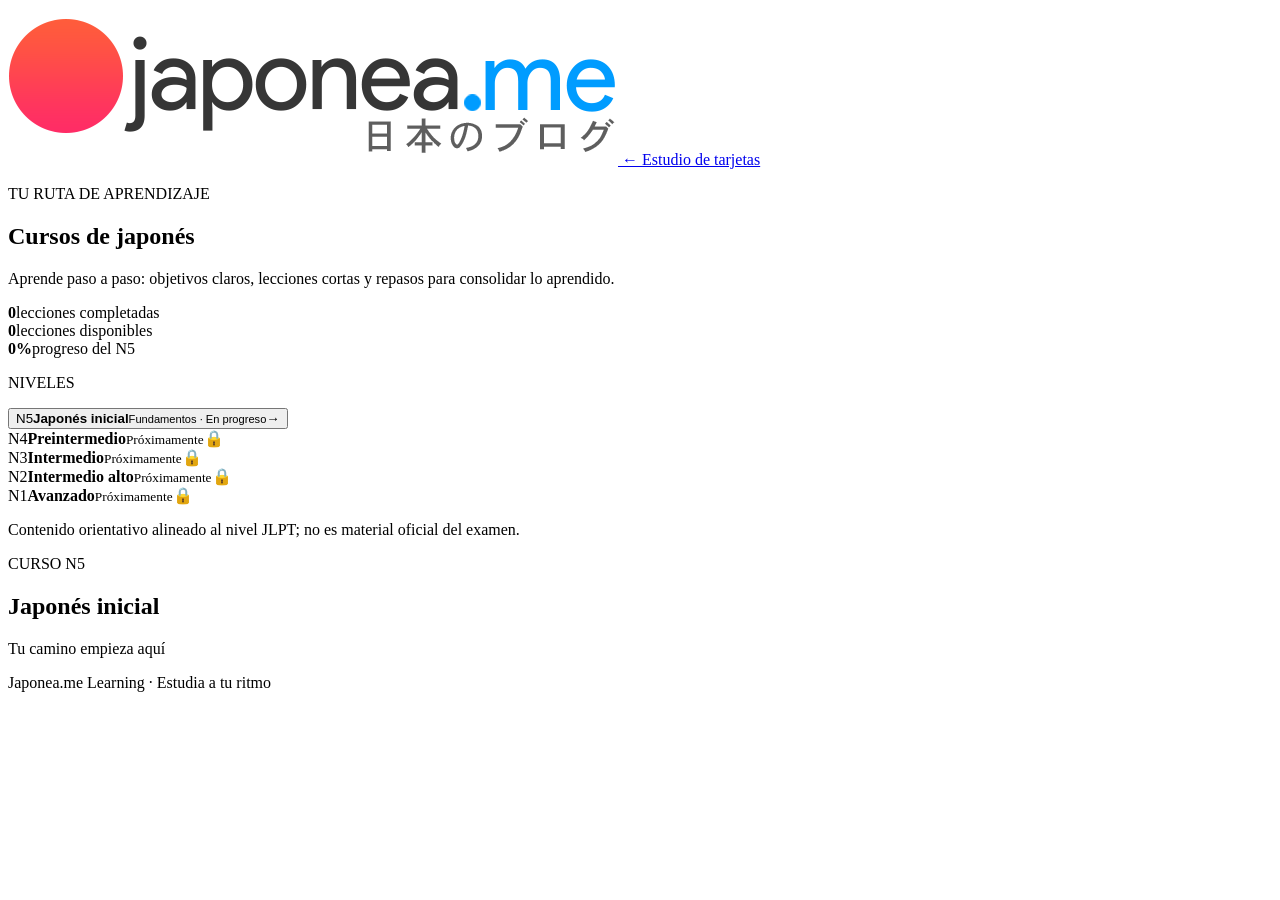
==== courses.html @ f63f1cd5 "feat: add course learning interface" ====
<!doctype html>
<html lang="es">
  <head>
    <meta charset="UTF-8" />
    <meta name="viewport" content="width=device-width, initial-scale=1" />
    <meta name="theme-color" content="#e4007c" />
    <meta name="description" content="Avanza por cursos de japonés organizados por niveles, unidades y lecciones." />
    <title>Cursos | Japonea.me Learning</title>
    <link rel="icon" type="image/png" href="./assets/cropped-japoneame-1.png" />
    <link rel="stylesheet" href="./courses.css" />
  </head>
  <body>
    <header class="site-header">
      <a class="brand" href="./index.html" aria-label="Volver al estudio">
        <img src="./assets/cropped-japoneame-1.png" alt="Japonea.me" />
      </a>
      <a class="back-link" href="./index.html">← Estudio de tarjetas</a>
    </header>
    <main class="page-shell">
      <section class="hero">
        <p class="eyebrow">TU RUTA DE APRENDIZAJE</p>
        <h1>Cursos de japonés</h1>
        <p class="hero-copy">Aprende paso a paso: objetivos claros, lecciones cortas y repasos para consolidar lo aprendido.</p>
        <div class="hero-stats" aria-live="polite">
          <div><strong id="completedCount">0</strong><span>lecciones completadas</span></div>
          <div><strong id="totalCount">0</strong><span>lecciones disponibles</span></div>
          <div><strong id="progressPercent">0%</strong><span>progreso del N5</span></div>
        </div>
        <div class="progress-track"><span id="courseProgress"></span></div>
      </section>

      <section class="course-layout" aria-label="Contenido del curso">
        <aside class="course-sidebar">
          <p class="eyebrow">NIVELES</p>
          <button class="level-card active" type="button" aria-current="page">
            <span class="level-code">N5</span><span class="level-copy"><strong>Japonés inicial</strong><small>Fundamentos · En progreso</small></span><span class="level-arrow">→</span>
          </button>
          <div class="level-card locked"><span class="level-code">N4</span><span class="level-copy"><strong>Preintermedio</strong><small>Próximamente</small></span><span class="lock-icon">🔒</span></div>
          <div class="level-card locked"><span class="level-code">N3</span><span class="level-copy"><strong>Intermedio</strong><small>Próximamente</small></span><span class="lock-icon">🔒</span></div>
          <div class="level-card locked"><span class="level-code">N2</span><span class="level-copy"><strong>Intermedio alto</strong><small>Próximamente</small></span><span class="lock-icon">🔒</span></div>
          <div class="level-card locked"><span class="level-code">N1</span><span class="level-copy"><strong>Avanzado</strong><small>Próximamente</small></span><span class="lock-icon">🔒</span></div>
          <p class="disclaimer">Contenido orientativo alineado al nivel JLPT; no es material oficial del examen.</p>
        </aside>

        <section class="lesson-area">
          <div id="courseOverview" class="course-overview">
            <div class="section-heading"><div><p class="eyebrow">CURSO N5</p><h2 id="courseTitle">Japonés inicial</h2></div><span class="status-pill">Tu camino empieza aquí</span></div>
            <p id="courseDescription" class="course-description"></p>
            <div id="unitList" class="unit-list" aria-label="Unidades y lecciones"></div>
          </div>
          <article id="lessonView" class="lesson-view" hidden>
            <button id="backToCourse" class="text-button" type="button">← Todas las unidades</button>
            <p id="lessonEyebrow" class="eyebrow"></p>
            <h2 id="lessonTitle"></h2>
            <p id="lessonDescription" class="course-description"></p>
            <section class="objectives"><h3>Al terminar podrás</h3><ul id="objectivesList"></ul></section>
            <div id="learningItems" class="learning-items"></div>
            <div class="lesson-footer"><span id="lessonPosition"></span><button id="completeLesson" class="primary-button" type="button">Marcar lección como completada</button></div>
            <p id="completionMessage" class="completion-message" aria-live="polite"></p>
          </article>
          <p id="loadError" class="load-error" hidden>No se pudo cargar el curso. Revisa tu conexión y vuelve a intentarlo.</p>
        </section>
      </section>
      <footer class="page-footer">Japonea.me Learning · Estudia a tu ritmo</footer>
    </main>
    <script type="module" src="./courses.js"></script>
  </body>
</html>
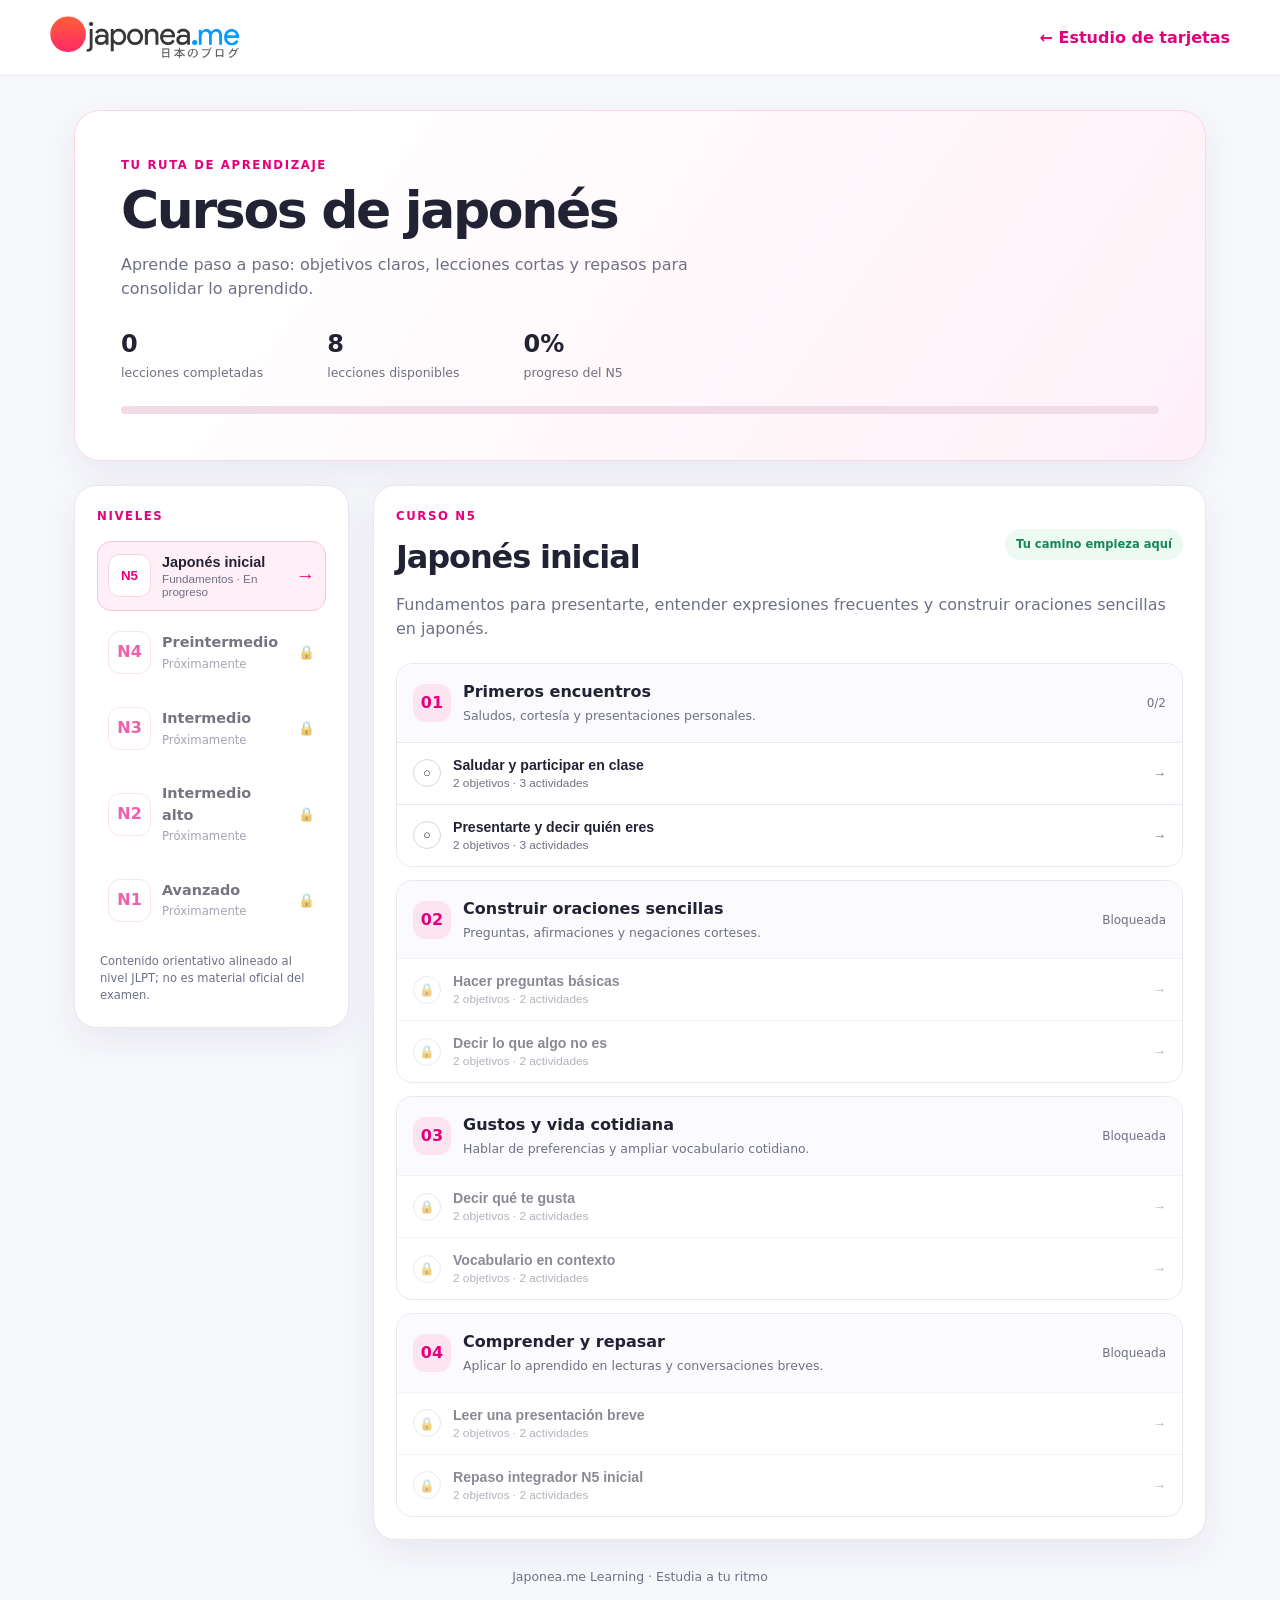
==== commit a8a41a9c: "feat: add lesson assessment interface" ====
--- a/courses.html
+++ b/courses.html
@@ -55,7 +55,19 @@
             <p id="lessonDescription" class="course-description"></p>
             <section class="objectives"><h3>Al terminar podrás</h3><ul id="objectivesList"></ul></section>
             <div id="learningItems" class="learning-items"></div>
-            <div class="lesson-footer"><span id="lessonPosition"></span><button id="completeLesson" class="primary-button" type="button">Marcar lección como completada</button></div>
+            <section class="assessment" aria-labelledby="assessmentTitle">
+              <div class="assessment-heading">
+                <div><p class="eyebrow">COMPRUEBA LO APRENDIDO</p><h3 id="assessmentTitle">Evaluación de la lección</h3></div>
+                <span id="assessmentThreshold" class="assessment-threshold">80% para aprobar</span>
+              </div>
+              <p class="assessment-copy">Responde sin consultar las soluciones. Necesitas alcanzar el porcentaje mínimo para completar la lección y desbloquear la siguiente unidad.</p>
+              <form id="assessmentForm">
+                <div id="assessmentQuestions" class="assessment-questions"></div>
+                <div class="assessment-actions"><button id="submitAssessment" class="primary-button" type="submit">Calificar respuestas</button><button id="retryAssessment" class="secondary-button" type="button" hidden>Intentar de nuevo</button></div>
+              </form>
+              <div id="assessmentResult" class="assessment-result" aria-live="polite" hidden></div>
+            </section>
+            <div class="lesson-footer"><span id="lessonPosition"></span><button id="completeLesson" class="primary-button" type="button" disabled>Aprueba la evaluación para completar</button></div>
             <p id="completionMessage" class="completion-message" aria-live="polite"></p>
           </article>
           <p id="loadError" class="load-error" hidden>No se pudo cargar el curso. Revisa tu conexión y vuelve a intentarlo.</p>
@@ -65,4 +77,4 @@
     </main>
     <script type="module" src="./courses.js"></script>
   </body>
-</html>
+</html>
--- a/courses.css
+++ b/courses.css
@@ -0,0 +1,3 @@
+:root{color-scheme:light;--bg:#f7f8fc;--surface:#fff;--ink:#222235;--muted:#6e7183;--pink:#e4007c;--pink-soft:#fff0f7;--blue:#087ea4;--line:#e7e8f0;--green:#16865c;--shadow:0 12px 36px rgba(37,34,70,.07)}
+*{box-sizing:border-box}body{margin:0;background:var(--bg);color:var(--ink);font-family:Inter,"Noto Sans JP",system-ui,-apple-system,"Segoe UI",sans-serif;line-height:1.5}.site-header{height:76px;padding:0 max(1.25rem,calc((100vw - 1180px)/2));display:flex;align-items:center;justify-content:space-between;background:#fff;border-bottom:1px solid var(--line)}.brand img{display:block;width:190px;max-height:54px;object-fit:contain}.back-link,.text-button{color:var(--pink);font-weight:750;text-decoration:none}.back-link:hover,.text-button:hover{text-decoration:underline}.page-shell{max-width:1180px;margin:0 auto;padding:34px 24px 24px}.hero{padding:clamp(25px,4vw,46px);border-radius:26px;background:linear-gradient(125deg,#fff 15%,#fff0f7 100%);border:1px solid #f8d8e8;box-shadow:var(--shadow)}.eyebrow{margin:0 0 7px;color:var(--pink);font-size:.73rem;font-weight:850;letter-spacing:.14em}.hero h1{margin:0;font-size:clamp(2rem,5vw,3.25rem);letter-spacing:-.045em;line-height:1.1}.hero-copy{max-width:650px;color:var(--muted);margin:14px 0 25px}.hero-stats{display:flex;gap:clamp(20px,5vw,64px);flex-wrap:wrap}.hero-stats div{display:grid;gap:2px}.hero-stats strong{font-size:1.5rem}.hero-stats span{font-size:.78rem;color:var(--muted)}.progress-track{height:8px;background:#f0dbe6;border-radius:99px;overflow:hidden;margin-top:24px}.progress-track span{display:block;width:0;height:100%;border-radius:inherit;background:linear-gradient(90deg,var(--pink),#ff83bc);transition:width .25s ease}.course-layout{display:grid;grid-template-columns:275px minmax(0,1fr);gap:24px;margin-top:24px;align-items:start}.course-sidebar,.lesson-area{min-width:0;background:var(--surface);border:1px solid var(--line);border-radius:22px;padding:22px;box-shadow:var(--shadow)}.course-sidebar>.eyebrow{margin-bottom:15px}.level-card{display:flex;align-items:center;gap:11px;width:100%;padding:12px 10px;border:1px solid transparent;border-radius:14px;background:transparent;color:inherit;text-align:left;margin-bottom:7px}.level-card.active{background:var(--pink-soft);border-color:#f8c4de}.level-code{display:grid;place-items:center;flex:0 0 43px;height:43px;border-radius:12px;background:#fff;color:var(--pink);font-weight:900;border:1px solid #f7d5e6}.level-copy{display:grid;gap:2px;min-width:0}.level-copy strong{font-size:.9rem}.level-copy small{font-size:.73rem;color:var(--muted)}.level-arrow{margin-left:auto;color:var(--pink);font-size:1.2rem}.locked{opacity:.62}.lock-icon{margin-left:auto;font-size:.85rem}.disclaimer{font-size:.72rem;color:var(--muted);margin:18px 3px 0}.section-heading{display:flex;align-items:center;justify-content:space-between;gap:14px}.section-heading h2,.lesson-view h2{margin:0;font-size:clamp(1.45rem,3vw,2rem);letter-spacing:-.035em}.status-pill{display:inline-block;background:#edf9f3;color:var(--green);padding:7px 11px;border-radius:99px;font-size:.72rem;font-weight:800}.course-description{color:var(--muted);margin:12px 0 22px}.unit-list{display:grid;gap:13px}.unit-card{border:1px solid var(--line);border-radius:16px;overflow:hidden}.unit-heading{display:flex;align-items:center;gap:12px;padding:16px;background:#fbfbfe}.unit-number{display:grid;place-items:center;flex:0 0 38px;height:38px;border-radius:12px;background:#fce5f1;color:var(--pink);font-weight:900}.unit-heading h3{margin:0;font-size:1rem}.unit-heading p{margin:3px 0 0;color:var(--muted);font-size:.78rem}.unit-progress{margin-left:auto;color:var(--muted);font-size:.75rem;white-space:nowrap}.lesson-row{display:flex;align-items:center;gap:12px;width:100%;padding:14px 16px;border:0;border-top:1px solid var(--line);background:#fff;color:inherit;text-align:left;cursor:pointer}.lesson-row:hover:not(:disabled){background:#fff8fc}.lesson-row:disabled{cursor:not-allowed;opacity:.53}.lesson-status{display:grid;place-items:center;flex:0 0 28px;height:28px;border:1.5px solid #d6d8e3;border-radius:50%;font-size:.78rem}.lesson-row.completed .lesson-status{background:#e4f8ee;border-color:#9bdfbd;color:var(--green)}.lesson-copy{display:grid;gap:3px;min-width:0}.lesson-copy strong{font-size:.88rem}.lesson-copy small{color:var(--muted);font-size:.74rem}.lesson-arrow{margin-left:auto;color:var(--muted)}.text-button{border:0;background:transparent;padding:0;margin-bottom:20px;cursor:pointer}.lesson-view>.eyebrow{margin-bottom:6px}.objectives{padding:18px 20px;border-radius:15px;background:#f5f7ff;border:1px solid #e4e9ff;margin:20px 0}.objectives h3{margin:0 0 8px;font-size:.95rem}.objectives ul{margin:0;padding-left:20px;color:#50536b}.objectives li+li{margin-top:5px}.learning-items{display:grid;gap:13px}.learning-item{border:1px solid var(--line);border-radius:16px;padding:18px}.item-type{color:var(--pink);font-size:.7rem;font-weight:850;letter-spacing:.12em;text-transform:uppercase}.item-prompt{font-size:1.35rem;font-weight:800;margin:8px 0}.item-reading{color:var(--blue);font-size:.9rem;margin:0}.item-explanation{color:var(--muted);font-size:.88rem}.item-answer{padding:12px 14px;background:#f7f8fc;border-radius:10px;margin:13px 0 0}.item-answer strong{display:block;font-size:.7rem;color:var(--muted);text-transform:uppercase;letter-spacing:.08em}.item-answer p{margin:4px 0 0}.reveal-button{border:1px solid #f1b8d5;background:var(--pink-soft);color:#b60063;border-radius:10px;padding:9px 12px;font-weight:800;cursor:pointer}.example{border-top:1px solid var(--line);padding-top:12px;margin-top:13px}.example p{margin:4px 0;font-size:.85rem}.example .jp{font-weight:800}.primary-button{border:0;border-radius:12px;background:var(--pink);color:white;padding:12px 16px;font-weight:850;cursor:pointer}.primary-button:hover{background:#c9006d}.primary-button:disabled{background:#16865c;cursor:default}.lesson-footer{display:flex;align-items:center;justify-content:space-between;gap:14px;border-top:1px solid var(--line);padding-top:18px;margin-top:22px}.lesson-footer span{font-size:.78rem;color:var(--muted)}.completion-message{color:var(--green);font-weight:750}.load-error{padding:16px;background:#fff0f0;border:1px solid #ffcaca;border-radius:12px;color:#a62222}.page-footer{text-align:center;padding:28px 0 6px;color:var(--muted);font-size:.78rem}[hidden]{display:none!important}
+@media(max-width:820px){.course-layout{grid-template-columns:1fr}.course-sidebar{padding:16px}.course-sidebar>.eyebrow{margin-bottom:9px}.level-card{display:inline-flex;width:calc(50% - 6px);vertical-align:top}.locked:nth-of-type(n+5){display:none}.disclaimer{margin-top:9px}.lesson-area{padding:18px}.section-heading{align-items:flex-start;flex-direction:column}.status-pill{align-self:flex-start}}@media(max-width:520px){.site-header{height:64px;padding:0 16px}.brand img{width:150px}.back-link{font-size:.78rem}.page-shell{padding:18px 12px}.hero{padding:24px 20px;border-radius:20px}.hero-stats{gap:20px}.hero-stats strong{font-size:1.25rem}.hero-stats span{max-width:100px;font-size:.7rem}.course-sidebar,.lesson-area{border-radius:18px;padding:15px}.level-card{width:100%;margin-bottom:5px}.locked:nth-of-type(n+5){display:flex}.lesson-footer{align-items:stretch;flex-direction:column}.lesson-footer .primary-button{width:100%}.unit-progress{font-size:.7rem}.unit-heading{padding:13px}.lesson-row{padding:13px}.item-prompt{font-size:1.2rem}}
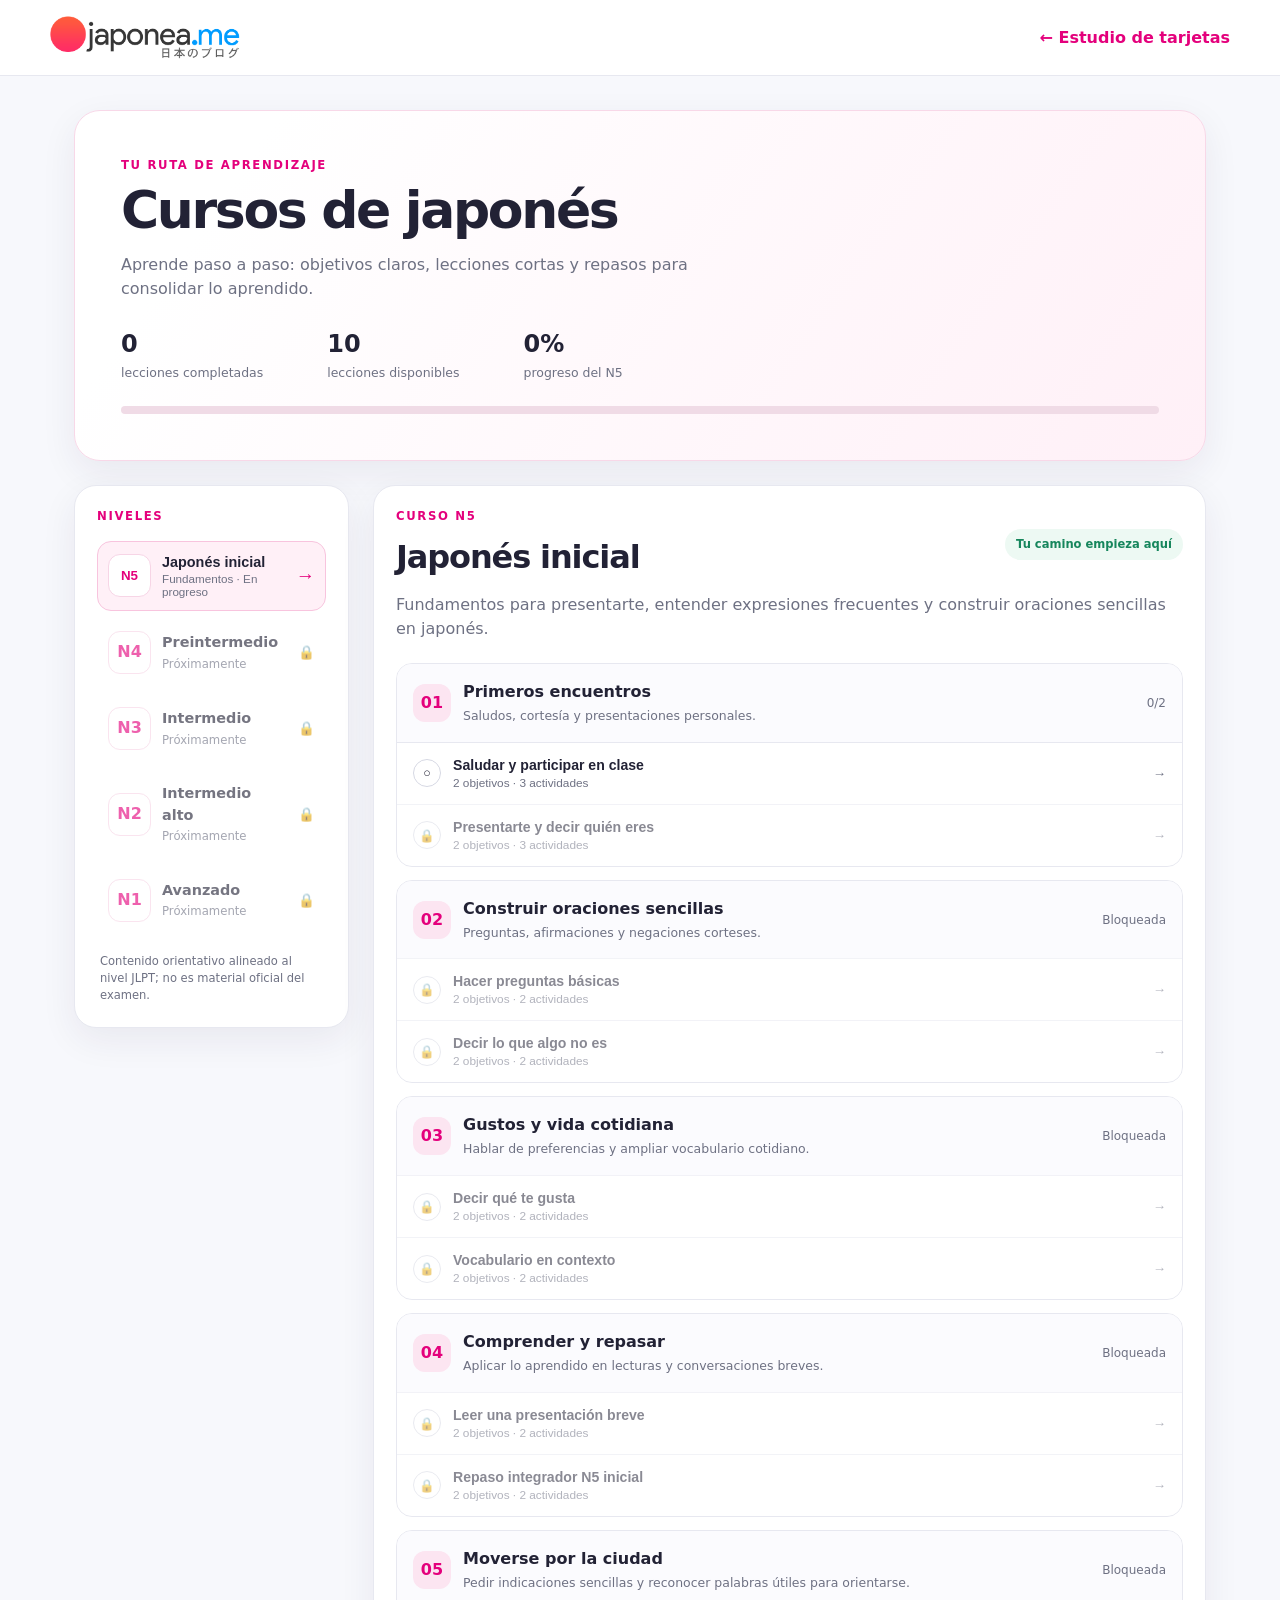
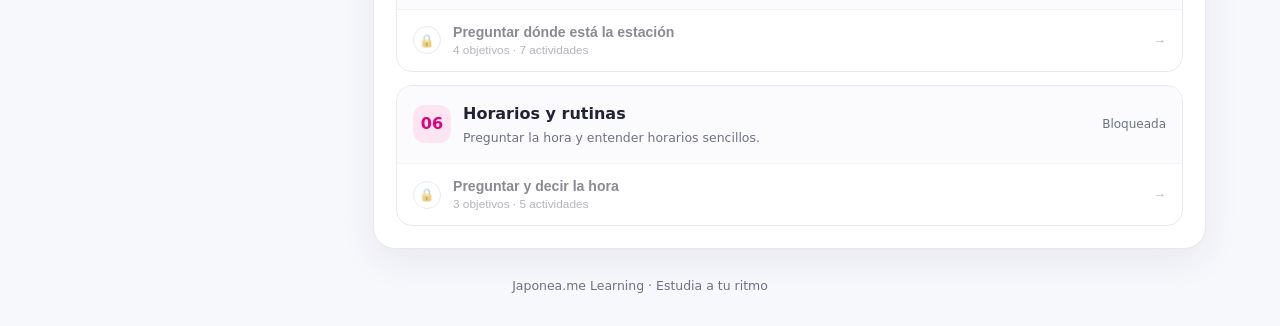
==== commit 6cf70f4d: "Clarify lesson assessment completion requirements" ====
--- a/courses.html
+++ b/courses.html
@@ -60,7 +60,7 @@
                 <div><p class="eyebrow">COMPRUEBA LO APRENDIDO</p><h3 id="assessmentTitle">Evaluación de la lección</h3></div>
                 <span id="assessmentThreshold" class="assessment-threshold">80% para aprobar</span>
               </div>
-              <p class="assessment-copy">Responde sin consultar las soluciones. Necesitas alcanzar el porcentaje mínimo para completar la lección y desbloquear la siguiente unidad.</p>
+              <p class="assessment-copy">Responde sin consultar las soluciones. Debes alcanzar el porcentaje mínimo y cumplir los intentos configurados para completar la lección y desbloquear la siguiente unidad.</p>
               <form id="assessmentForm">
                 <div id="assessmentQuestions" class="assessment-questions"></div>
                 <div class="assessment-actions"><button id="submitAssessment" class="primary-button" type="submit">Calificar respuestas</button><button id="retryAssessment" class="secondary-button" type="button" hidden>Intentar de nuevo</button></div>
--- a/courses.css
+++ b/courses.css
@@ -1,3 +1,31 @@
 :root{color-scheme:light;--bg:#f7f8fc;--surface:#fff;--ink:#222235;--muted:#6e7183;--pink:#e4007c;--pink-soft:#fff0f7;--blue:#087ea4;--line:#e7e8f0;--green:#16865c;--shadow:0 12px 36px rgba(37,34,70,.07)}
 *{box-sizing:border-box}body{margin:0;background:var(--bg);color:var(--ink);font-family:Inter,"Noto Sans JP",system-ui,-apple-system,"Segoe UI",sans-serif;line-height:1.5}.site-header{height:76px;padding:0 max(1.25rem,calc((100vw - 1180px)/2));display:flex;align-items:center;justify-content:space-between;background:#fff;border-bottom:1px solid var(--line)}.brand img{display:block;width:190px;max-height:54px;object-fit:contain}.back-link,.text-button{color:var(--pink);font-weight:750;text-decoration:none}.back-link:hover,.text-button:hover{text-decoration:underline}.page-shell{max-width:1180px;margin:0 auto;padding:34px 24px 24px}.hero{padding:clamp(25px,4vw,46px);border-radius:26px;background:linear-gradient(125deg,#fff 15%,#fff0f7 100%);border:1px solid #f8d8e8;box-shadow:var(--shadow)}.eyebrow{margin:0 0 7px;color:var(--pink);font-size:.73rem;font-weight:850;letter-spacing:.14em}.hero h1{margin:0;font-size:clamp(2rem,5vw,3.25rem);letter-spacing:-.045em;line-height:1.1}.hero-copy{max-width:650px;color:var(--muted);margin:14px 0 25px}.hero-stats{display:flex;gap:clamp(20px,5vw,64px);flex-wrap:wrap}.hero-stats div{display:grid;gap:2px}.hero-stats strong{font-size:1.5rem}.hero-stats span{font-size:.78rem;color:var(--muted)}.progress-track{height:8px;background:#f0dbe6;border-radius:99px;overflow:hidden;margin-top:24px}.progress-track span{display:block;width:0;height:100%;border-radius:inherit;background:linear-gradient(90deg,var(--pink),#ff83bc);transition:width .25s ease}.course-layout{display:grid;grid-template-columns:275px minmax(0,1fr);gap:24px;margin-top:24px;align-items:start}.course-sidebar,.lesson-area{min-width:0;background:var(--surface);border:1px solid var(--line);border-radius:22px;padding:22px;box-shadow:var(--shadow)}.course-sidebar>.eyebrow{margin-bottom:15px}.level-card{display:flex;align-items:center;gap:11px;width:100%;padding:12px 10px;border:1px solid transparent;border-radius:14px;background:transparent;color:inherit;text-align:left;margin-bottom:7px}.level-card.active{background:var(--pink-soft);border-color:#f8c4de}.level-code{display:grid;place-items:center;flex:0 0 43px;height:43px;border-radius:12px;background:#fff;color:var(--pink);font-weight:900;border:1px solid #f7d5e6}.level-copy{display:grid;gap:2px;min-width:0}.level-copy strong{font-size:.9rem}.level-copy small{font-size:.73rem;color:var(--muted)}.level-arrow{margin-left:auto;color:var(--pink);font-size:1.2rem}.locked{opacity:.62}.lock-icon{margin-left:auto;font-size:.85rem}.disclaimer{font-size:.72rem;color:var(--muted);margin:18px 3px 0}.section-heading{display:flex;align-items:center;justify-content:space-between;gap:14px}.section-heading h2,.lesson-view h2{margin:0;font-size:clamp(1.45rem,3vw,2rem);letter-spacing:-.035em}.status-pill{display:inline-block;background:#edf9f3;color:var(--green);padding:7px 11px;border-radius:99px;font-size:.72rem;font-weight:800}.course-description{color:var(--muted);margin:12px 0 22px}.unit-list{display:grid;gap:13px}.unit-card{border:1px solid var(--line);border-radius:16px;overflow:hidden}.unit-heading{display:flex;align-items:center;gap:12px;padding:16px;background:#fbfbfe}.unit-number{display:grid;place-items:center;flex:0 0 38px;height:38px;border-radius:12px;background:#fce5f1;color:var(--pink);font-weight:900}.unit-heading h3{margin:0;font-size:1rem}.unit-heading p{margin:3px 0 0;color:var(--muted);font-size:.78rem}.unit-progress{margin-left:auto;color:var(--muted);font-size:.75rem;white-space:nowrap}.lesson-row{display:flex;align-items:center;gap:12px;width:100%;padding:14px 16px;border:0;border-top:1px solid var(--line);background:#fff;color:inherit;text-align:left;cursor:pointer}.lesson-row:hover:not(:disabled){background:#fff8fc}.lesson-row:disabled{cursor:not-allowed;opacity:.53}.lesson-status{display:grid;place-items:center;flex:0 0 28px;height:28px;border:1.5px solid #d6d8e3;border-radius:50%;font-size:.78rem}.lesson-row.completed .lesson-status{background:#e4f8ee;border-color:#9bdfbd;color:var(--green)}.lesson-copy{display:grid;gap:3px;min-width:0}.lesson-copy strong{font-size:.88rem}.lesson-copy small{color:var(--muted);font-size:.74rem}.lesson-arrow{margin-left:auto;color:var(--muted)}.text-button{border:0;background:transparent;padding:0;margin-bottom:20px;cursor:pointer}.lesson-view>.eyebrow{margin-bottom:6px}.objectives{padding:18px 20px;border-radius:15px;background:#f5f7ff;border:1px solid #e4e9ff;margin:20px 0}.objectives h3{margin:0 0 8px;font-size:.95rem}.objectives ul{margin:0;padding-left:20px;color:#50536b}.objectives li+li{margin-top:5px}.learning-items{display:grid;gap:13px}.learning-item{border:1px solid var(--line);border-radius:16px;padding:18px}.item-type{color:var(--pink);font-size:.7rem;font-weight:850;letter-spacing:.12em;text-transform:uppercase}.item-prompt{font-size:1.35rem;font-weight:800;margin:8px 0}.item-reading{color:var(--blue);font-size:.9rem;margin:0}.item-explanation{color:var(--muted);font-size:.88rem}.item-answer{padding:12px 14px;background:#f7f8fc;border-radius:10px;margin:13px 0 0}.item-answer strong{display:block;font-size:.7rem;color:var(--muted);text-transform:uppercase;letter-spacing:.08em}.item-answer p{margin:4px 0 0}.reveal-button{border:1px solid #f1b8d5;background:var(--pink-soft);color:#b60063;border-radius:10px;padding:9px 12px;font-weight:800;cursor:pointer}.example{border-top:1px solid var(--line);padding-top:12px;margin-top:13px}.example p{margin:4px 0;font-size:.85rem}.example .jp{font-weight:800}.primary-button{border:0;border-radius:12px;background:var(--pink);color:white;padding:12px 16px;font-weight:850;cursor:pointer}.primary-button:hover{background:#c9006d}.primary-button:disabled{background:#16865c;cursor:default}.lesson-footer{display:flex;align-items:center;justify-content:space-between;gap:14px;border-top:1px solid var(--line);padding-top:18px;margin-top:22px}.lesson-footer span{font-size:.78rem;color:var(--muted)}.completion-message{color:var(--green);font-weight:750}.load-error{padding:16px;background:#fff0f0;border:1px solid #ffcaca;border-radius:12px;color:#a62222}.page-footer{text-align:center;padding:28px 0 6px;color:var(--muted);font-size:.78rem}[hidden]{display:none!important}
 @media(max-width:820px){.course-layout{grid-template-columns:1fr}.course-sidebar{padding:16px}.course-sidebar>.eyebrow{margin-bottom:9px}.level-card{display:inline-flex;width:calc(50% - 6px);vertical-align:top}.locked:nth-of-type(n+5){display:none}.disclaimer{margin-top:9px}.lesson-area{padding:18px}.section-heading{align-items:flex-start;flex-direction:column}.status-pill{align-self:flex-start}}@media(max-width:520px){.site-header{height:64px;padding:0 16px}.brand img{width:150px}.back-link{font-size:.78rem}.page-shell{padding:18px 12px}.hero{padding:24px 20px;border-radius:20px}.hero-stats{gap:20px}.hero-stats strong{font-size:1.25rem}.hero-stats span{max-width:100px;font-size:.7rem}.course-sidebar,.lesson-area{border-radius:18px;padding:15px}.level-card{width:100%;margin-bottom:5px}.locked:nth-of-type(n+5){display:flex}.lesson-footer{align-items:stretch;flex-direction:column}.lesson-footer .primary-button{width:100%}.unit-progress{font-size:.7rem}.unit-heading{padding:13px}.lesson-row{padding:13px}.item-prompt{font-size:1.2rem}}
+
+.assessment{margin-top:24px;padding:20px;border:1px solid #f2c4dc;border-radius:18px;background:linear-gradient(145deg,#fff 20%,#fff7fb 100%)}
+.assessment-heading{display:flex;align-items:flex-start;justify-content:space-between;gap:12px}
+.assessment-heading h3{margin:0;font-size:1.15rem}
+.assessment-threshold{flex:0 0 auto;padding:6px 10px;border-radius:99px;background:#fce5f1;color:#b60063;font-size:.72rem;font-weight:850}
+.assessment-copy{color:var(--muted);font-size:.86rem;margin:12px 0 18px}
+.assessment-questions{display:grid;gap:14px}
+.assessment-question{margin:0;padding:16px;border:1px solid var(--line);border-radius:13px;background:#fff;min-width:0}
+.assessment-question legend{padding:0 5px;font-weight:800;line-height:1.45}
+.assessment-options{display:grid;gap:8px;margin-top:10px}
+.assessment-option{display:flex;align-items:flex-start;gap:9px;padding:10px 12px;border:1px solid #e7e8f0;border-radius:10px;cursor:pointer;line-height:1.45;font-size:.88rem}
+.assessment-option:hover{border-color:#eaa2c8;background:#fff9fc}
+.assessment-option input{margin-top:4px;accent-color:var(--pink);flex:0 0 auto}
+.assessment-option:has(input:checked){border-color:var(--pink);background:var(--pink-soft)}
+.assessment-option.correct{border-color:#8ed4ae;background:#edfbf3}
+.assessment-option.incorrect{border-color:#f2a6a6;background:#fff2f2}
+.assessment-actions{display:flex;align-items:center;gap:10px;flex-wrap:wrap;margin-top:16px}
+.secondary-button{border:1px solid #e8b3d0;border-radius:12px;background:#fff;color:#b60063;padding:11px 15px;font-weight:800;cursor:pointer}
+.assessment-result{margin-top:16px;padding:14px 16px;border-radius:12px;background:#f5f7ff;border:1px solid #e0e6ff;color:#343954}
+.assessment-result.pass{background:#edfbf3;border-color:#a8e2c1;color:#176d49}
+.assessment-result.fail{background:#fff5f0;border-color:#f7c6a8;color:#8b421d}
+.assessment-result strong{display:block;font-size:1rem;margin-bottom:4px}
+.assessment-result p{margin:4px 0;font-size:.88rem}
+.assessment-result ul{margin:8px 0 0;padding-left:20px;font-size:.84rem}
+.assessment-result li+li{margin-top:5px}
+.lesson-footer .primary-button:disabled{background:#d9dbe4;color:#666b7c;cursor:not-allowed}
+.lesson-footer .primary-button:disabled:hover{background:#d9dbe4}
+@media(max-width:520px){.assessment{padding:15px}.assessment-heading{flex-direction:column}.assessment-question{padding:13px}.assessment-option{padding:10px}.assessment-actions .primary-button,.assessment-actions .secondary-button{width:100%}}
